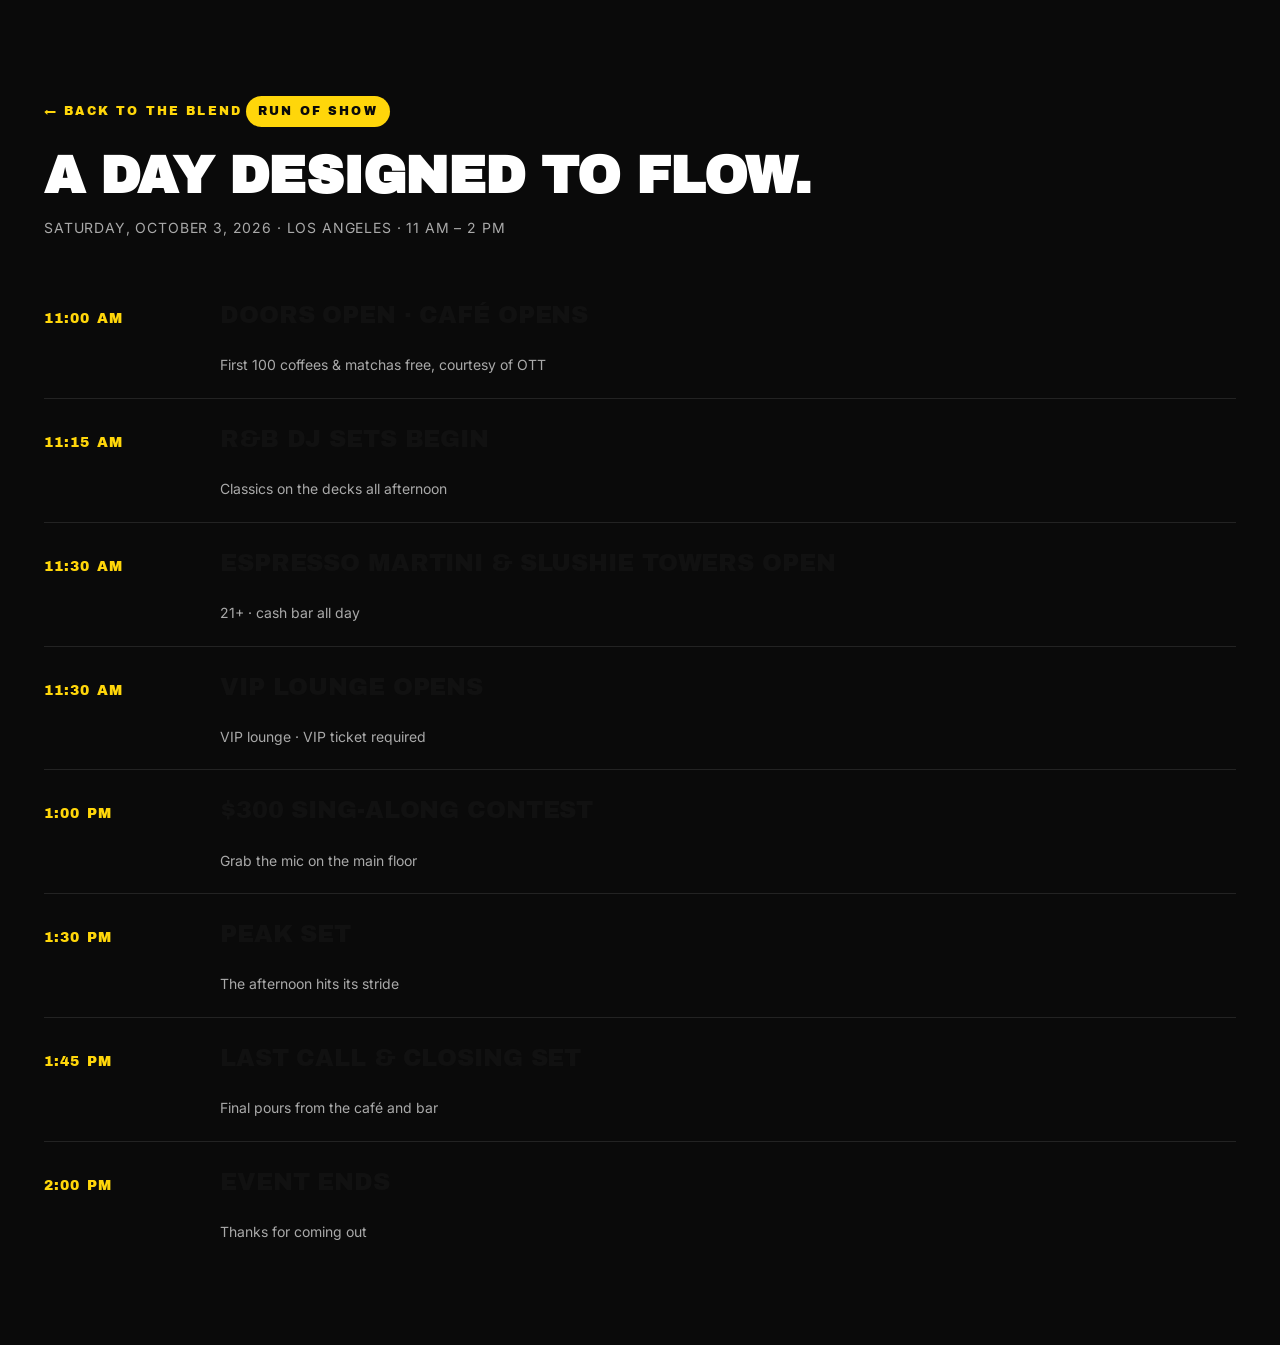
==== run-of-show.html @ 156cc31a "Initial deploy: The Blend LA (Coffee & R&B Day Party) pre-registration landing page" ====
<!doctype html>
<html lang="en">
<head>
<meta charset="utf-8" />
<meta name="viewport" content="width=device-width, initial-scale=1, viewport-fit=cover" />
<meta name="theme-color" content="#0A0A0A" />
<title>The Blend · Run of Show</title>
<meta name="description" content="The Blend: Coffee & R&B Day Party run of show. Saturday, October 3, 2026, Los Angeles." />
<meta name="robots" content="noindex" />
<link rel="preconnect" href="https://fonts.googleapis.com" />
<link rel="preconnect" href="https://fonts.gstatic.com" crossorigin />
<link href="https://fonts.googleapis.com/css2?family=Archivo+Black&family=Inter:wght@400;500;600;700;800;900&display=swap" rel="stylesheet" />
<link rel="stylesheet" href="styles.css" />
<style>
  body { background: var(--black); }
  .ros-page { padding: 96px 0 80px; }
  .ros-back {
    display: inline-flex; align-items: center; gap: 8px;
    font-family: var(--display); font-size: 12px; letter-spacing: 0.18em;
    text-transform: uppercase; color: var(--yellow); text-decoration: none;
    margin-bottom: 28px;
  }
  .ros-back:hover { opacity: 0.8; }
  .ros-page .h2 { color: var(--white); margin-bottom: 14px; }
  .ros-meta {
    color: rgba(255,255,255,.65); font-size: 14px; margin: 0 0 36px;
    letter-spacing: 0.06em; text-transform: uppercase;
  }
</style>
</head>
<body>

<section class="ros-page">
  <div class="container">
    <a href="index.html" class="ros-back">← Back to The Blend</a>
    <span class="kicker kicker--yellow">Run of show</span>
    <h2 class="h2 h2--light">A day designed to flow.</h2>
    <p class="ros-meta">Saturday, October 3, 2026 · Los Angeles · 11 AM &ndash; 2 PM</p>

    <ol class="schedule">
      <li><span class="schedule__time">11:00 AM</span><span class="schedule__title">Doors open · Café opens</span><span class="schedule__sub">First 100 coffees & matchas free, courtesy of OTT</span></li>
      <li><span class="schedule__time">11:15 AM</span><span class="schedule__title">R&amp;B DJ sets begin</span><span class="schedule__sub">Classics on the decks all afternoon</span></li>
      <li><span class="schedule__time">11:30 AM</span><span class="schedule__title">Espresso martini & slushie towers open</span><span class="schedule__sub">21+ · cash bar all day</span></li>
      <li><span class="schedule__time">11:30 AM</span><span class="schedule__title">VIP Lounge opens</span><span class="schedule__sub">VIP lounge · VIP ticket required</span></li>
      <li><span class="schedule__time">1:00 PM</span><span class="schedule__title">$300 Sing-Along Contest</span><span class="schedule__sub">Grab the mic on the main floor</span></li>
      <li><span class="schedule__time">1:30 PM</span><span class="schedule__title">Peak set</span><span class="schedule__sub">The afternoon hits its stride</span></li>
      <li><span class="schedule__time">1:45 PM</span><span class="schedule__title">Last call & closing set</span><span class="schedule__sub">Final pours from the café and bar</span></li>
      <li><span class="schedule__time">2:00 PM</span><span class="schedule__title">Event ends</span><span class="schedule__sub">Thanks for coming out</span></li>
    </ol>
  </div>
</section>

</body>
</html>
---- styles.css ----
/* ============ TOKENS ============ */
:root {
  --yellow: #FFD60A;
  --yellow-deep: #F5C400;
  --black: #0A0A0A;
  --ink: #111111;
  --ink-2: #1a1a1a;
  --gray-100: #F5F4EE;
  --gray-200: #E8E6DD;
  --gray-500: #6B6B66;
  --white: #FFFFFF;

  --radius: 18px;
  --radius-lg: 28px;

  --container: 1240px;
  --container-narrow: 820px;

  --shadow-sm: 0 4px 14px rgba(0,0,0,.08);
  --shadow-md: 0 14px 40px rgba(0,0,0,.18);

  --display: "Archivo Black", "Inter", system-ui, -apple-system, "Segoe UI", sans-serif;
  --body: "Inter", system-ui, -apple-system, "Segoe UI", sans-serif;
}

* { box-sizing: border-box; }
html, body { margin: 0; padding: 0; }
html { scroll-behavior: smooth; -webkit-text-size-adjust: 100%; }

body {
  font-family: var(--body);
  color: var(--ink);
  background: var(--white);
  line-height: 1.55;
  -webkit-font-smoothing: antialiased;
  text-rendering: optimizeLegibility;
}

img { display: block; max-width: 100%; }
a { color: inherit; }
button { font: inherit; }

/* ============ LAYOUT HELPERS ============ */
.container {
  max-width: var(--container);
  margin: 0 auto;
  padding: 0 24px;
}
.container--narrow { max-width: var(--container-narrow); }
.text-center { text-align: center; }

.kicker {
  display: inline-block;
  font-family: var(--display);
  font-size: 12px;
  letter-spacing: 0.18em;
  text-transform: uppercase;
  color: var(--ink);
  background: var(--yellow);
  padding: 6px 12px;
  border-radius: 999px;
  margin-bottom: 22px;
}
.kicker--yellow { background: var(--yellow); color: var(--black); }

.h2 {
  font-family: var(--display);
  font-weight: 900;
  font-size: clamp(28px, 4.5vw, 52px);
  line-height: 1.05;
  letter-spacing: -0.01em;
  margin: 0 0 28px;
  text-transform: uppercase;
}
.h2--light { color: var(--white); }

.lede {
  font-size: clamp(16px, 1.6vw, 19px);
  color: var(--ink-2);
  max-width: 640px;
  margin: 0 auto 32px;
}

/* ============ NAV ============ */
.nav {
  position: sticky;
  top: 0;
  z-index: 50;
  display: flex;
  align-items: center;
  gap: 24px;
  padding: 14px 24px;
  background: rgba(10,10,10,.85);
  backdrop-filter: blur(14px);
  -webkit-backdrop-filter: blur(14px);
  color: var(--white);
  border-bottom: 1px solid rgba(255,255,255,.08);
}
.nav__brand {
  display: flex;
  align-items: center;
  gap: 12px;
  text-decoration: none;
  font-family: var(--display);
  letter-spacing: 0.04em;
}
.brand-mark {
  display: block;
  height: 32px;
  width: auto;
}
.brand-mark--lg { height: 60px; }
.brand-divider {
  width: 1px; height: 18px;
  background: rgba(255,255,255,.25);
}
.brand-event {
  font-size: 13px;
  letter-spacing: 0.18em;
  text-transform: uppercase;
}
.nav__links {
  display: none;
  gap: 22px;
  margin-left: auto;
}
.nav__links a {
  font-size: 14px;
  font-weight: 600;
  color: rgba(255,255,255,.8);
  text-decoration: none;
}
.nav__links a:hover { color: var(--yellow); }
.nav .btn { margin-left: auto; }
@media (min-width: 880px) {
  .nav__links { display: flex; }
  .nav .btn { margin-left: 0; }
}
/* Mobile: drop sticky + z-index so the parent Webflow hamburger dropdown
   can render over our nav without a stacking-context fight. */
@media (max-width: 879px) {
  .nav { position: static; z-index: auto; }
}

/* ============ BUTTONS ============ */
.btn {
  display: inline-flex;
  align-items: center;
  justify-content: center;
  gap: 6px;
  font-family: var(--display);
  font-size: 13px;
  letter-spacing: 0.08em;
  text-transform: uppercase;
  text-decoration: none;
  padding: 12px 18px;
  border-radius: 999px;
  border: 2px solid transparent;
  cursor: pointer;
  transition: transform .15s ease, background .15s ease, color .15s ease, border-color .15s ease;
  white-space: nowrap;
}
.btn:hover { transform: translateY(-1px); }
.btn--small { padding: 9px 14px; font-size: 12px; }
.btn--lg { padding: 16px 26px; font-size: 14px; }
.btn--yellow { background: var(--yellow); color: var(--black); }
.btn--yellow:hover { background: var(--yellow-deep); }
.btn--black { background: var(--black); color: var(--white); }
.btn--black:hover { background: var(--ink-2); }
.btn--ghost { background: transparent; color: var(--white); border-color: rgba(255,255,255,.6); }
.btn--ghost:hover { background: rgba(255,255,255,.1); }
.btn--ghost-dark { background: transparent; color: var(--black); border-color: var(--black); }
.btn--ghost-dark:hover { background: rgba(0,0,0,.06); }

/* ============ HERO ============ */
.hero {
  position: relative;
  min-height: 90vh;
  display: flex;
  align-items: flex-end;
  overflow: hidden;
  color: var(--white);
}
.hero__bg {
  position: absolute;
  inset: 0;
  width: 100%;
  height: 100%;
  object-fit: cover;
  z-index: 0;
}
.hero__overlay {
  position: absolute;
  inset: 0;
  z-index: 1;
  background:
    radial-gradient(ellipse at 80% 20%, rgba(255,214,10,.18), transparent 55%),
    linear-gradient(180deg, rgba(0,0,0,.2) 0%, rgba(0,0,0,.55) 55%, rgba(0,0,0,.85) 100%);
}
.hero__content {
  position: relative;
  z-index: 2;
  width: 100%;
  max-width: var(--container);
  margin: 0 auto;
  padding: 120px 24px 80px;
}
.hero__eyebrow {
  display: inline-flex;
  align-items: center;
  gap: 10px;
  font-family: var(--body);
  font-weight: 600;
  font-size: 13px;
  letter-spacing: 0.14em;
  text-transform: uppercase;
  background: rgba(255,255,255,.08);
  border: 1px solid rgba(255,255,255,.18);
  padding: 9px 14px;
  border-radius: 999px;
  backdrop-filter: blur(8px);
  margin-bottom: 24px;
}
.hero__eyebrow .dot {
  width: 8px; height: 8px; border-radius: 50%; background: var(--yellow);
  box-shadow: 0 0 0 4px rgba(255,214,10,.25);
}
.hero__title {
  font-family: var(--display);
  font-weight: 900;
  text-transform: uppercase;
  font-size: clamp(56px, 12vw, 180px);
  line-height: 0.88;
  letter-spacing: -0.02em;
  margin: 0 0 28px;
}
.hero__title .line { display: block; }
.hero__title .line--yellow { color: var(--yellow); }
.hero__title .line--small {
  font-size: clamp(16px, 1.6vw, 22px);
  letter-spacing: 0.34em;
  font-weight: 900;
  margin-top: 14px;
  color: rgba(255,255,255,.85);
}
.hero__sub {
  max-width: 620px;
  font-size: clamp(15px, 1.5vw, 18px);
  color: rgba(255,255,255,.85);
  margin: 0 0 32px;
}
.hero__ctas {
  display: flex;
  flex-wrap: wrap;
  gap: 12px;
  margin-bottom: 48px;
}
.hero__ctas .btn--lg,
.hero__ctas .rsvp-trigger { min-width: 260px; }
.hero__ctas .rsvp-trigger .btn--lg { width: 100%; min-width: 0; }
.hero__partners {
  border-top: 1px solid rgba(255,255,255,.15);
  padding-top: 22px;
}
.hero__partners-label {
  font-family: var(--display);
  font-size: 11px;
  letter-spacing: 0.24em;
  text-transform: uppercase;
  color: rgba(255,255,255,.6);
  display: block;
  margin-bottom: 12px;
}
.hero__partners-label--social { margin-top: 28px; }
.logo-marquee {
  width: 100%;
  max-width: 980px;
  overflow: hidden;
  -webkit-mask-image: linear-gradient(to right, transparent, #000 6%, #000 94%, transparent);
  mask-image: linear-gradient(to right, transparent, #000 6%, #000 94%, transparent);
}
.logo-row {
  display: flex;
  align-items: center;
  width: max-content;
  animation: logo-scroll 36s linear infinite;
}
.logo-row:hover { animation-play-state: paused; }
.logo-row--alt { animation-duration: 30s; }
@keyframes logo-scroll {
  from { transform: translateX(0); }
  to { transform: translateX(-33.333%); }
}
.logo-row img {
  height: 38px;
  width: auto;
  max-width: 130px;
  margin-right: 48px;
  flex: 0 0 auto;
  object-fit: contain;
  object-position: center;
  filter: brightness(0) invert(1);
  opacity: 0.9;
}
@media (max-width: 480px) {
  .logo-row img { height: 32px; max-width: 110px; margin-right: 32px; }
}
@media (prefers-reduced-motion: reduce) {
  .logo-row,
  .partner-track { animation: none; }
}
.hero__scroll {
  position: absolute;
  z-index: 2;
  bottom: 22px;
  right: 24px;
  font-family: var(--display);
  font-size: 11px;
  letter-spacing: 0.24em;
  color: rgba(255,255,255,.7);
  text-transform: uppercase;
}

/* ============ BANDS ============ */
.band {
  padding: 96px 0;
  background: var(--white);
}
.band--yellow { background: var(--yellow); }
.band--cream { background: var(--gray-100); }
.band--dark { background: var(--black); color: var(--white); }
.band--dark .h2 { color: var(--white); }

@media (max-width: 720px) {
  .band { padding: 72px 0; }
}

/* ============ VISION ============ */
.vision__grid {
  display: grid;
  gap: 48px;
}
.vision__copy p { font-size: clamp(15px, 1.4vw, 17px); margin: 0 0 14px; color: var(--ink-2); }
.vision__copy strong { background: rgba(0,0,0,.08); padding: 1px 6px; border-radius: 4px; }
.vision__stats {
  display: grid;
  grid-template-columns: repeat(2, 1fr);
  gap: 12px;
}
.stat {
  background: var(--black);
  color: var(--white);
  padding: 22px 20px;
  border-radius: var(--radius);
}
.stat__num {
  font-family: var(--display);
  font-size: clamp(32px, 4vw, 48px);
  line-height: 1;
  color: var(--yellow);
  margin-bottom: 6px;
}
.stat__label {
  font-size: 13px;
  letter-spacing: 0.06em;
  text-transform: uppercase;
  color: rgba(255,255,255,.7);
}
@media (min-width: 900px) {
  .vision__grid { grid-template-columns: 1.3fr 1fr; align-items: start; gap: 72px; }
  .vision__stats { grid-template-columns: repeat(2, 1fr); }
}

/* ============ SCHEDULE ============ */
.ros-phase-label {
  display: inline-block;
  font-family: var(--display);
  font-size: 11px;
  letter-spacing: 0.18em;
  text-transform: uppercase;
  color: var(--black);
  background: var(--yellow);
  padding: 7px 14px;
  border-radius: 999px;
  margin: 28px 0 6px;
}
.ros-phase-label:first-of-type { margin-top: 8px; }

/* ============ OPERATIONAL ASKS ============ */
.ops-simple {
  list-style: none;
  margin: 0;
  padding: 0;
  max-width: 820px;
}
.ops-simple li {
  display: flex;
  align-items: flex-start;
  gap: 18px;
  padding: 22px 0;
  border-top: 1px solid var(--gray-200);
}
.ops-simple li:first-child { border-top: none; padding-top: 4px; }
.ops-simple h4 {
  font-family: var(--display);
  font-size: clamp(18px, 2vw, 22px);
  text-transform: uppercase;
  letter-spacing: -0.005em;
  margin: 0 0 6px;
  color: var(--ink);
}
.ops-simple p {
  margin: 0;
  font-size: 15px;
  line-height: 1.5;
  color: var(--gray-500);
}
.ops-status {
  display: inline-block;
  flex-shrink: 0;
  width: 12px;
  height: 12px;
  border-radius: 50%;
  margin-top: 10px;
  background: var(--gray-500);
  box-shadow: 0 0 0 3px rgba(0,0,0,.04);
}
.ops-status.is-confirmed { background: #34C759; }
.ops-status.is-pending { background: var(--yellow); }
.ops-status.is-open { background: #FF453A; }

/* ============ VENUE / SITE MAP ============ */
.venue-map {
  margin: 0;
  border-radius: var(--radius-lg);
  overflow: hidden;
  background: var(--white);
  border: 1px solid var(--gray-200);
  box-shadow: var(--shadow-md);
}
.venue-map img {
  width: 100%;
  height: auto;
  display: block;
}
.venue-map figcaption {
  font-family: var(--body);
  font-size: 13px;
  color: var(--gray-500);
  text-align: center;
  padding: 14px 16px;
  background: var(--white);
  letter-spacing: 0.04em;
}
.venue-cta {
  text-align: center;
  margin-top: 28px;
}

.schedule {
  list-style: none;
  margin: 0;
  padding: 0;
  display: grid;
  gap: 0;
}
.schedule li {
  display: grid;
  grid-template-columns: 110px 1fr;
  align-items: baseline;
  padding: 22px 0;
  border-bottom: 1px solid rgba(255,255,255,.1);
  gap: 16px;
}
.schedule li:last-child { border-bottom: none; }
.schedule__time {
  font-family: var(--display);
  font-size: 14px;
  letter-spacing: 0.08em;
  color: var(--yellow);
  text-transform: uppercase;
}
.schedule__title {
  font-family: var(--display);
  font-size: clamp(18px, 2vw, 24px);
  text-transform: uppercase;
  letter-spacing: -0.005em;
  display: block;
}
.schedule__sub {
  display: block;
  font-size: 14px;
  color: rgba(255,255,255,.65);
  margin-top: 4px;
  grid-column: 2;
}
@media (min-width: 720px) {
  .schedule li { grid-template-columns: 160px 1fr; }
}

/* ============ PROGRAMMING GRID ============ */
.prog-grid {
  display: grid;
  gap: 18px;
  grid-template-columns: 1fr;
}
.card {
  position: relative;
  border-radius: var(--radius-lg);
  overflow: hidden;
  background: var(--gray-100);
  border: 1px solid var(--gray-200);
  transition: transform .25s ease, box-shadow .25s ease;
  cursor: pointer;
}
.card:hover { transform: translateY(-3px); box-shadow: var(--shadow-md); }
.card__img {
  width: 100%;
  aspect-ratio: 1 / 1;
  object-fit: cover;
  display: block;
}
/* Portrait shots: anchor crop to top so the subject's face is visible */
.card__img[src*="dj-sets"],
.card__img[src*="singalong"] { object-position: center top; }
.card__body {
  position: relative;
  padding: 22px 22px 24px;
}
.card__partner {
  font-family: var(--display);
  font-size: 10px;
  letter-spacing: 0.06em;
  text-transform: uppercase;
  color: var(--ink);
  background: var(--yellow);
  display: inline-block;
  padding: 5px 10px;
  border-radius: 999px;
  margin-bottom: 12px;
}
.card__title {
  font-family: var(--display);
  font-size: clamp(20px, 2.4vw, 26px);
  line-height: 1.05;
  margin: 0 0 6px;
  text-transform: uppercase;
}
.card__sub {
  font-size: 14px;
  color: var(--gray-500);
  margin: 0;
}
.card__expand {
  max-height: 0;
  overflow: hidden;
  transition: max-height .35s ease, margin .35s ease;
}
.card__expand p {
  margin: 16px 0 0;
  font-size: 15px;
  color: var(--ink-2);
}
.card.is-open .card__expand { max-height: 320px; }
.card__toggle {
  position: absolute;
  right: 18px;
  bottom: 18px;
  width: 38px; height: 38px;
  border-radius: 50%;
  background: var(--black);
  color: var(--yellow);
  border: none;
  font-size: 22px;
  font-weight: 700;
  line-height: 1;
  display: inline-flex;
  align-items: center;
  justify-content: center;
  cursor: pointer;
  transition: transform .25s ease, background .25s ease;
}
.card.is-open .card__toggle { transform: rotate(45deg); background: var(--yellow); color: var(--black); }
.card--feature {
  background: var(--black);
  color: var(--white);
  border-color: var(--black);
}
.card--feature .card__title { color: var(--white); }
.card--feature .card__sub { color: rgba(255,255,255,.7); }
.card--feature .card__expand p { color: rgba(255,255,255,.85); }
.card--feature .card__toggle { background: var(--yellow); color: var(--black); }

@media (min-width: 700px) {
  .prog-grid { grid-template-columns: 1fr 1fr; }
}
@media (min-width: 1080px) {
  .prog-grid { grid-template-columns: repeat(3, 1fr); }
}
/* Mobile: swipeable horizontal carousel instead of a long vertical stack */
@media (max-width: 699px) {
  .prog-grid {
    display: flex;
    overflow-x: auto;
    scroll-snap-type: x mandatory;
    gap: 14px;
    padding-bottom: 14px;
    -webkit-overflow-scrolling: touch;
    scrollbar-width: none;
  }
  .prog-grid::-webkit-scrollbar { display: none; }
  .prog-grid > .card {
    flex: 0 0 86%;
    scroll-snap-align: start;
    align-self: flex-start;
  }
}

/* ============ RAIL (contained scroll carousel with arrows) ============ */
.rail {
  position: relative;
  margin-top: 12px;
}
.rail__viewport {
  overflow-x: auto;
  overflow-y: hidden;
  scroll-snap-type: x mandatory;
  scroll-behavior: smooth;
  scrollbar-width: none;
  -webkit-overflow-scrolling: touch;
  -webkit-mask-image: linear-gradient(to right, transparent, #000 2.5%, #000 97.5%, transparent);
  mask-image: linear-gradient(to right, transparent, #000 2.5%, #000 97.5%, transparent);
  padding: 8px 0 16px;
}
.rail__viewport::-webkit-scrollbar { display: none; }
.rail__track {
  display: flex;
  gap: 16px;
  width: max-content;
}
.rail__track > .card--rail {
  flex: 0 0 320px;
  scroll-snap-align: start;
  align-self: flex-start;
}
@media (max-width: 720px) {
  .rail__track > .card--rail { flex: 0 0 260px; }
}

.rail__nav {
  position: absolute;
  top: 50%;
  transform: translateY(-50%);
  width: 46px;
  height: 46px;
  border-radius: 50%;
  background: var(--black);
  color: var(--yellow);
  border: none;
  cursor: pointer;
  font-size: 22px;
  font-weight: 700;
  line-height: 1;
  z-index: 5;
  display: flex;
  align-items: center;
  justify-content: center;
  box-shadow: 0 8px 22px rgba(0,0,0,.25);
  transition: transform .15s ease, background .15s ease, opacity .2s ease;
  padding: 0;
}
.rail__nav:hover { transform: translateY(-50%) scale(1.08); background: var(--ink-2); }
.rail__nav--prev { left: -22px; }
.rail__nav--next { right: -22px; }
.band--dark .rail__nav { background: var(--yellow); color: var(--black); }
.band--dark .rail__nav:hover { background: var(--yellow-deep); }
@media (max-width: 880px) {
  .rail__nav--prev { left: -10px; }
  .rail__nav--next { right: -10px; }
}
@media (max-width: 720px) {
  .rail__nav { display: none; }
}

/* ============ CARD MARQUEE (legacy, kept for reference) ============ */
.card-marquee {
  overflow: hidden;
  position: relative;
  margin: 32px 0 0;
  padding: 8px 0 16px;
  -webkit-mask-image: linear-gradient(to right, transparent, #000 4%, #000 96%, transparent);
  mask-image: linear-gradient(to right, transparent, #000 4%, #000 96%, transparent);
}
.card-track {
  display: flex;
  gap: 16px;
  width: max-content;
  padding: 0 24px;
  animation: card-scroll 80s linear infinite;
  will-change: transform;
}
.card-track--alt { animation-duration: 70s; }
.card-track:hover { animation-play-state: paused; }
.card-track.is-paused { animation-play-state: paused; }
@keyframes card-scroll {
  from { transform: translateX(0); }
  to { transform: translateX(-50%); }
}
@media (prefers-reduced-motion: reduce) {
  .card-track { animation: none; }
}
.card-track > .card--rail {
  flex: 0 0 320px;
  align-self: flex-start;
}
@media (max-width: 720px) {
  .card-track > .card--rail { flex: 0 0 280px; }
}

/* Dark band card variant (VIP section) */
.card--dark {
  background: var(--ink-2);
  border-color: rgba(255,255,255,.08);
  color: var(--white);
}
.card--dark .card__title { color: var(--white); }
.card--dark .card__sub { color: rgba(255,255,255,.7); }
.card--dark .card__attr { color: rgba(255,255,255,.55); }
.card--dark .card__expand p { color: rgba(255,255,255,.85); }
.card--dark .card__toggle { background: var(--yellow); color: var(--black); }

/* DJ card variant: portrait crop, no toggle */
.card--dj .card__img { object-position: center top; }
.card--dj .card__toggle { display: none; }

/* Touch devices: swap the auto-marquee for a native swipeable rail */
@media (hover: none) and (pointer: coarse) {
  .card-marquee {
    overflow-x: auto;
    overflow-y: hidden;
    scroll-snap-type: x mandatory;
    -webkit-overflow-scrolling: touch;
    scrollbar-width: none;
    -webkit-mask-image: none;
    mask-image: none;
  }
  .card-marquee::-webkit-scrollbar { display: none; }
  .card-track { animation: none; }
  .card-track > .card--rail { scroll-snap-align: start; }
  .card-track > [aria-hidden="true"] { display: none; }
}

/* ============ ACCESS BADGES (free vs paid) ============ */
.access-key {
  display: flex;
  flex-wrap: wrap;
  gap: 8px;
  margin: 0 0 28px;
}
.access {
  font-family: var(--display);
  font-size: 10px;
  letter-spacing: 0.08em;
  text-transform: uppercase;
  padding: 6px 11px;
  border-radius: 999px;
  display: inline-flex;
  align-items: center;
}
.access--free { background: #1F8A3A; color: #fff; }
.access--cash { background: var(--yellow); color: var(--black); }
.access--vip  { background: var(--black); color: var(--yellow); }

.card__access-row {
  display: flex;
  flex-wrap: wrap;
  align-items: center;
  gap: 8px;
  margin-bottom: 12px;
}
.card__access {
  font-family: var(--display);
  font-size: 10px;
  letter-spacing: 0.06em;
  text-transform: uppercase;
  padding: 5px 10px;
  border-radius: 999px;
  display: inline-block;
}
.card__access--free { background: #1F8A3A; color: #fff; }
.card__access--cash { background: var(--yellow); color: var(--black); }
.card__access--vip  { background: var(--black); color: var(--yellow); }
.card__attr {
  font-size: 11px;
  letter-spacing: 0.08em;
  text-transform: uppercase;
  color: var(--gray-500);
}

/* ============ DJ LINEUP ============ */
.dj-grid {
  display: grid;
  gap: 14px;
  grid-template-columns: 1fr;
  margin-top: 16px;
}
.dj {
  position: relative;
  border-radius: var(--radius-lg);
  overflow: hidden;
  aspect-ratio: 3 / 4;
  background: var(--ink-2);
  isolation: isolate;
}
.dj__img {
  width: 100%;
  height: 100%;
  object-fit: cover;
  display: block;
  transition: transform .4s ease;
}
.dj:hover .dj__img { transform: scale(1.04); }
.dj__overlay {
  position: absolute;
  inset: 0;
  display: flex;
  flex-direction: column;
  justify-content: flex-end;
  padding: 20px;
  color: var(--white);
  background: linear-gradient(180deg, transparent 45%, rgba(0,0,0,.85) 100%);
}
.dj__name {
  font-family: var(--display);
  font-size: clamp(20px, 2vw, 26px);
  text-transform: uppercase;
  letter-spacing: -0.005em;
  margin: 0;
  line-height: 1.05;
}
.dj__role {
  font-size: 12px;
  color: rgba(255,255,255,.75);
  letter-spacing: 0.1em;
  text-transform: uppercase;
  margin: 6px 0 0;
}
@media (min-width: 600px) {
  .dj-grid { grid-template-columns: repeat(2, 1fr); }
}
@media (min-width: 900px) {
  .dj-grid { grid-template-columns: repeat(5, 1fr); gap: 16px; }
}

/* ============ PARTNERS ============ */
.presenting {
  display: grid;
  gap: 24px;
  grid-template-columns: 1fr;
  align-items: center;
  background: var(--white);
  border: 1px solid var(--gray-200);
  border-radius: var(--radius-lg);
  padding: 28px;
  margin: 16px 0 12px;
}
.presenting__logo {
  display: flex;
  align-items: center;
  justify-content: center;
  background: var(--white);
  padding: 16px;
  border-radius: var(--radius);
  border: 1px solid var(--gray-200);
}
.presenting__logo img {
  display: block;
  width: 100%;
  max-width: 240px;
  height: auto;
  object-fit: contain;
}
.presenting__label {
  display: inline-block;
  font-family: var(--display);
  font-size: 11px;
  letter-spacing: 0.22em;
  text-transform: uppercase;
  color: var(--black);
  background: var(--yellow);
  padding: 6px 12px;
  border-radius: 999px;
  margin-bottom: 12px;
}
.presenting__copy p {
  margin: 0;
  font-size: clamp(15px, 1.4vw, 17px);
  color: var(--ink-2);
  line-height: 1.5;
}
@media (min-width: 720px) {
  .presenting { grid-template-columns: 280px 1fr; gap: 36px; padding: 32px 36px; }
}
.presenting--logo-only {
  grid-template-columns: 1fr !important;
  justify-items: center;
  padding: 28px;
}
.presenting--logo-only .presenting__logo {
  max-width: 360px;
  width: 100%;
}

.vendor-grid {
  display: grid;
  gap: 14px;
  grid-template-columns: 1fr;
  margin: 14px 0 0;
}
.vendor {
  background: var(--white);
  border: 1px solid var(--gray-200);
  border-radius: var(--radius-lg);
  overflow: hidden;
  transition: transform .2s ease, border-color .2s ease;
}
.vendor:hover { transform: translateY(-2px); border-color: var(--black); }
.vendor__img {
  width: 100%;
  aspect-ratio: 4 / 3;
  object-fit: cover;
  display: block;
}
.vendor__img--text {
  display: flex;
  align-items: center;
  justify-content: center;
  background: var(--black);
  color: var(--yellow);
  font-family: var(--display);
  font-size: clamp(22px, 3vw, 32px);
  letter-spacing: 0.04em;
  text-transform: uppercase;
  text-align: center;
  padding: 24px;
}
.vendor__body { padding: 18px 22px 22px; }
.vendor__name {
  font-family: var(--display);
  font-size: clamp(18px, 2vw, 22px);
  text-transform: uppercase;
  letter-spacing: 0.01em;
  margin: 0 0 6px;
}
.vendor__role {
  margin: 0;
  font-size: 14px;
  color: var(--gray-500);
  line-height: 1.45;
}
@media (min-width: 720px) {
  .vendor-grid { grid-template-columns: repeat(3, 1fr); }
}

/* ============ PARTNERS (legacy marquee) ============ */
.partners-subhead {
  font-family: var(--display);
  font-size: 13px;
  letter-spacing: 0.22em;
  text-transform: uppercase;
  color: var(--ink-2);
  margin: 40px 0 14px;
}
.partners-subhead:first-of-type { margin-top: 24px; }
.partner-marquee {
  overflow: hidden;
  margin-top: 12px;
  -webkit-mask-image: linear-gradient(to right, transparent, #000 4%, #000 96%, transparent);
  mask-image: linear-gradient(to right, transparent, #000 4%, #000 96%, transparent);
}
.partner-track {
  display: flex;
  width: max-content;
  animation: logo-scroll 55s linear infinite;
}
.partner-track:hover { animation-play-state: paused; }
.partner-track--alt { animation-duration: 46s; }
.partner {
  flex: 0 0 196px;
  margin-right: 12px;
  background: var(--white);
  border: 1px solid var(--gray-200);
  border-radius: var(--radius);
  padding: 24px 20px;
  min-height: 150px;
  display: flex;
  flex-direction: column;
  justify-content: space-between;
  align-items: stretch;
  text-align: left;
  transition: transform .2s ease, border-color .2s ease;
}
.partner:hover { transform: translateY(-2px); border-color: var(--black); }
.partner__logo {
  font-family: var(--display);
  font-size: clamp(18px, 2.6vw, 28px);
  letter-spacing: 0.04em;
}
.partner__img {
  display: block;
  height: 44px;
  width: 100%;
  max-width: 160px;
  object-fit: contain;
  object-position: left center;
  filter: brightness(0);
  opacity: 0.9;
}
/* The Hennessy logo ships as a black mark on a solid white background, so the
   default brightness(0) filter would render it as a solid black box. The
   partner card background is already white, so dropping the filter lets the
   logo sit seamlessly. */
.partner__img[src*="hennessy"] { filter: none; opacity: 1; height: 56px; }
.partner__role {
  font-size: 13px;
  color: var(--gray-500);
  margin-top: 16px;
  line-height: 1.45;
}
.partner--tba {
  background: var(--black);
  color: var(--white);
  border-color: var(--black);
}
.partner--tba .partner__role { color: rgba(255,255,255,.6); }

.partners-cta {
  margin: 32px 0 0;
  font-size: 15px;
  color: var(--ink-2);
}
.partners-cta a { font-weight: 600; text-decoration: underline; }

@media (max-width: 480px) {
  .partner { flex-basis: 172px; }
}

/* ============ AUDIENCE ============ */
.audience-grid {
  display: grid;
  grid-template-columns: repeat(2, 1fr);
  gap: 12px;
  margin: 12px 0 36px;
}
.aud {
  border: 1px solid rgba(255,255,255,.12);
  border-radius: var(--radius);
  padding: 24px 20px;
}
.aud__num {
  font-family: var(--display);
  font-size: clamp(28px, 3.6vw, 42px);
  color: var(--yellow);
  line-height: 1;
  margin-bottom: 8px;
}
.aud__label { font-size: 14px; color: rgba(255,255,255,.75); }

.audience-reach {
  display: grid;
  grid-template-columns: repeat(2, 1fr);
  gap: 12px;
  margin-top: 12px;
  background: var(--ink);
  border-radius: var(--radius);
  padding: 22px;
}
.reach__num {
  font-family: var(--display);
  font-size: clamp(22px, 2.6vw, 32px);
  color: var(--white);
  line-height: 1;
}
.reach__label {
  font-size: 12px;
  letter-spacing: 0.08em;
  text-transform: uppercase;
  color: rgba(255,255,255,.6);
  margin-top: 6px;
}

@media (min-width: 720px) {
  .audience-grid { grid-template-columns: repeat(3, 1fr); }
  .audience-reach { grid-template-columns: repeat(4, 1fr); }
}

/* ============ GALLERY ============ */
.gallery {
  display: grid;
  grid-template-columns: repeat(2, 1fr);
  gap: 4px;
  margin-top: 32px;
}
.gallery img {
  width: 100%;
  aspect-ratio: 1 / 1;
  object-fit: cover;
}
@media (min-width: 720px) {
  .gallery { grid-template-columns: repeat(3, 1fr); }
}
@media (min-width: 1080px) {
  .gallery { grid-template-columns: repeat(4, 1fr); }
}

/* ============ REGISTER ============ */
.cta-row {
  display: flex;
  flex-wrap: wrap;
  gap: 12px;
  justify-content: center;
}

/* ============ FOOTER ============ */
.footer {
  background: var(--black);
  color: rgba(255,255,255,.78);
  padding: 72px 0 32px;
}
.footer a { color: var(--yellow); text-decoration: none; }
.footer a:hover { text-decoration: underline; }
.footer__grid {
  display: grid;
  grid-template-columns: 1fr;
  gap: 40px;
}
.footer__brand p {
  margin: 16px 0 0;
  max-width: 420px;
  font-size: 14px;
  color: rgba(255,255,255,.65);
}
.footer__col h4 {
  font-family: var(--display);
  font-size: 12px;
  letter-spacing: 0.18em;
  text-transform: uppercase;
  color: var(--yellow);
  margin: 0 0 12px;
}
.footer__col p { margin: 0; font-size: 14px; line-height: 1.7; }
.footer__legal {
  border-top: 1px solid rgba(255,255,255,.1);
  margin-top: 48px;
  padding-top: 24px;
  font-size: 12px;
  text-align: center;
  color: rgba(255,255,255,.45);
  padding-left: 24px;
  padding-right: 24px;
}
@media (min-width: 720px) {
  .footer__grid { grid-template-columns: 2fr 1fr 1fr 1fr; }
}

/* ============ RSVP FRAME (Sweatpals waitlist iframe button) ============ */
/* The iframe renders the Sweatpals button; clicks open the waitlist popup
   provided by the script tag loaded at the bottom of the body. */
.rsvp-frame {
  display: inline-block;
  vertical-align: middle;
  border: 0;
  width: 100%;
}
.rsvp-frame--sm {
  max-width: 160px;
  height: 44px;
}
.rsvp-frame--lg {
  max-width: 280px;
  height: 56px;
}
@media (max-width: 480px) {
  .rsvp-frame--lg { max-width: 100%; }
}

/* ============ SWEATPALS EMBED (legacy, unused) ============ */
/* Sweatpals injects its own button at the script tag location. Wrapper sets
   minimum sizing so the layout reserves space and the injected button matches
   our scale. The Sweatpals modal handles the waitlist signup popup. */
.sweatpals-embed {
  display: inline-block;
  vertical-align: middle;
}
.sweatpals-embed--sm { min-width: 130px; }
.sweatpals-embed--lg { min-width: 220px; }
.sweatpals-embed button,
.sweatpals-embed > button {
  font-family: var(--display) !important;
  text-transform: uppercase !important;
  letter-spacing: 0.08em !important;
  border-radius: 999px !important;
}

/* ============ RSVP MODAL (Sweatpals waitlist iframe) ============ */
.rsvp-modal {
  position: fixed;
  inset: 0;
  z-index: 1000;
  display: none;
  align-items: center;
  justify-content: center;
  padding: 24px;
}
.rsvp-modal.is-open { display: flex; }
.rsvp-modal__backdrop {
  position: absolute;
  inset: 0;
  background: rgba(0,0,0,.78);
  border: 0;
  padding: 0;
  cursor: pointer;
  -webkit-backdrop-filter: blur(4px);
  backdrop-filter: blur(4px);
}
.rsvp-modal__dialog {
  position: relative;
  z-index: 1;
  width: min(96vw, 560px);
  height: min(94vh, 780px);
  background: var(--black);
  border-radius: 22px;
  overflow: hidden;
  box-shadow: 0 30px 80px rgba(0,0,0,.5);
}
.rsvp-modal__frame {
  width: 100%;
  height: 100%;
  border: 0;
  display: block;
  background: var(--black);
}
.rsvp-modal__close {
  position: absolute;
  top: 12px;
  right: 12px;
  z-index: 2;
  width: 38px;
  height: 38px;
  border-radius: 50%;
  background: rgba(0,0,0,.55);
  color: #fff;
  border: 0;
  font-size: 22px;
  line-height: 1;
  cursor: pointer;
  display: flex;
  align-items: center;
  justify-content: center;
  transition: background .15s ease, transform .15s ease;
}
.rsvp-modal__close:hover { background: rgba(0,0,0,.85); transform: scale(1.05); }
body.is-rsvp-open { overflow: hidden; }

/* ============ SWEATPALS WIDGET (script-paired iframe button) ============ */
/* Renders the Sweatpals checkout button directly. The script in <head>
   handles the popup overlay when the iframe button is clicked. */
.sweatpals-widget {
  display: inline-block;
  vertical-align: middle;
  line-height: 0;
}
.sweatpals-widget iframe {
  border: 0;
  display: block;
  width: 100%;
  background: transparent;
}
.sweatpals-widget--sm { width: 160px; }
.sweatpals-widget--sm iframe { height: 44px; }
.sweatpals-widget--lg { width: 280px; }
.sweatpals-widget--lg iframe { height: 56px; }
@media (max-width: 480px) {
  .sweatpals-widget--lg { width: 100%; max-width: 360px; }
}

/* ============ PRE-REGISTER MODAL (custom waitlist form) ============ */
.rsvp-modal {
  position: fixed;
  inset: 0;
  z-index: 1000;
  display: none;
  align-items: center;
  justify-content: center;
  padding: 20px;
}
.rsvp-modal.is-open { display: flex; }
body.is-rsvp-open { overflow: hidden; }

.rsvp-modal__backdrop {
  position: absolute;
  inset: 0;
  background: rgba(0,0,0,.78);
  border: 0;
  padding: 0;
  cursor: pointer;
  -webkit-backdrop-filter: blur(6px);
  backdrop-filter: blur(6px);
}
.rsvp-modal__dialog {
  position: relative;
  z-index: 1;
  width: min(96vw, 460px);
  max-height: 92vh;
  overflow-y: auto;
  background: var(--black);
  color: var(--white);
  border-radius: 22px;
  box-shadow: 0 30px 80px rgba(0,0,0,.5);
  padding: 32px 28px 28px;
  font-family: var(--body);
}
.rsvp-modal__dialog--frame {
  width: min(96vw, 560px);
  height: min(94vh, 800px);
  max-height: 94vh;
  padding: 0;
  overflow: hidden;
}
.rsvp-modal__iframe {
  width: 100%;
  height: 100%;
  border: 0;
  display: block;
  background: var(--black);
}
.rsvp-modal__close {
  position: absolute;
  top: 12px;
  right: 12px;
  width: 38px;
  height: 38px;
  border-radius: 50%;
  background: rgba(255,255,255,.1);
  color: var(--white);
  border: 0;
  font-size: 22px;
  line-height: 1;
  cursor: pointer;
  display: flex;
  align-items: center;
  justify-content: center;
  transition: background .15s ease, transform .15s ease;
}
.rsvp-modal__close:hover { background: rgba(255,255,255,.2); transform: scale(1.05); }
.rsvp-modal__title {
  font-family: var(--display);
  font-size: 26px;
  letter-spacing: 0;
  text-transform: none;
  margin: 4px 0 8px;
  text-align: center;
}
.rsvp-modal__lede {
  margin: 0 0 22px;
  text-align: center;
  color: rgba(255,255,255,.75);
  font-size: 15px;
  line-height: 1.5;
}
.rsvp-form { display: flex; flex-direction: column; gap: 12px; }
.rsvp-field { display: block; }
.rsvp-field__label {
  display: block;
  font-size: 12px;
  letter-spacing: 0.08em;
  text-transform: uppercase;
  color: rgba(255,255,255,.6);
  margin-bottom: 6px;
}
.rsvp-field__input {
  width: 100%;
  padding: 14px 16px;
  background: rgba(255,255,255,.08);
  border: 1px solid rgba(255,255,255,.12);
  border-radius: 12px;
  color: var(--white);
  font-family: var(--body);
  font-size: 16px;
  outline: none;
  transition: border-color .15s ease, background .15s ease;
}
.rsvp-field__input:focus {
  border-color: var(--yellow);
  background: rgba(255,255,255,.12);
}
.rsvp-field__input::placeholder { color: rgba(255,255,255,.35); }

.rsvp-consent {
  display: flex;
  align-items: flex-start;
  gap: 10px;
  font-size: 12px;
  line-height: 1.5;
  color: rgba(255,255,255,.6);
  margin: 6px 0 8px;
}
.rsvp-consent input[type="checkbox"] {
  flex-shrink: 0;
  width: 18px;
  height: 18px;
  margin: 1px 0 0;
  accent-color: var(--yellow);
  cursor: pointer;
}

.rsvp-form__submit {
  width: 100%;
  margin-top: 6px;
  border-radius: 999px;
}
.rsvp-form__submit:disabled {
  opacity: 0.6;
  cursor: progress;
}
.rsvp-form__error {
  margin: 4px 0 0;
  font-size: 13px;
  color: #ff8a80;
  text-align: center;
}

.rsvp-modal__success { text-align: center; }
.rsvp-modal__success .btn { display: inline-block; margin-top: 12px; }

/* ============ SWEATPALS HIDDEN HOST ============ */
/* Renders the auto-embed widget off-screen so Sweatpals's script and its
   click-to-popup handler are loaded, but no widget content is visible.
   Our Pre-Register buttons trigger the popup by .click()-ing the widget's
   internal trigger element. */
#sweatpals-host {
  position: fixed;
  left: -10000px;
  top: -10000px;
  width: 1px;
  height: 1px;
  overflow: hidden;
  opacity: 0;
  pointer-events: none;
}

/* ============ RSVP AUTO-EMBED (Sweatpals auto-injected button) ============ */
/* With enableAutoEmbed=true Sweatpals injects its own styled button next to
   the script tag. The wrapper just reserves layout space and sets sizing. */
.rsvp-autoembed {
  display: inline-block;
  vertical-align: middle;
}
.rsvp-autoembed--sm { min-width: 130px; }
.rsvp-autoembed--lg { min-width: 240px; }

/* ============ RSVP TRIGGER (Sweatpals iframe overlay) ============ */
/* Visible OTT-styled pill button sits behind; the Sweatpals iframe
   sits absolutely on top with opacity 0. Clicks land on the iframe's
   Sweatpals button, which the checkout script (at end of body)
   intercepts to open the registration modal inline.
   Pattern from SF Fit Fest (PR #52). */
.rsvp-trigger {
  position: relative;
  display: inline-block;
  line-height: 0;
}
.rsvp-trigger .btn { line-height: 1.55; }
.rsvp-trigger__frame {
  position: absolute;
  inset: 0;
  width: 100%;
  height: 100%;
  border: 0;
  opacity: 0;
  cursor: pointer;
  z-index: 2;
}
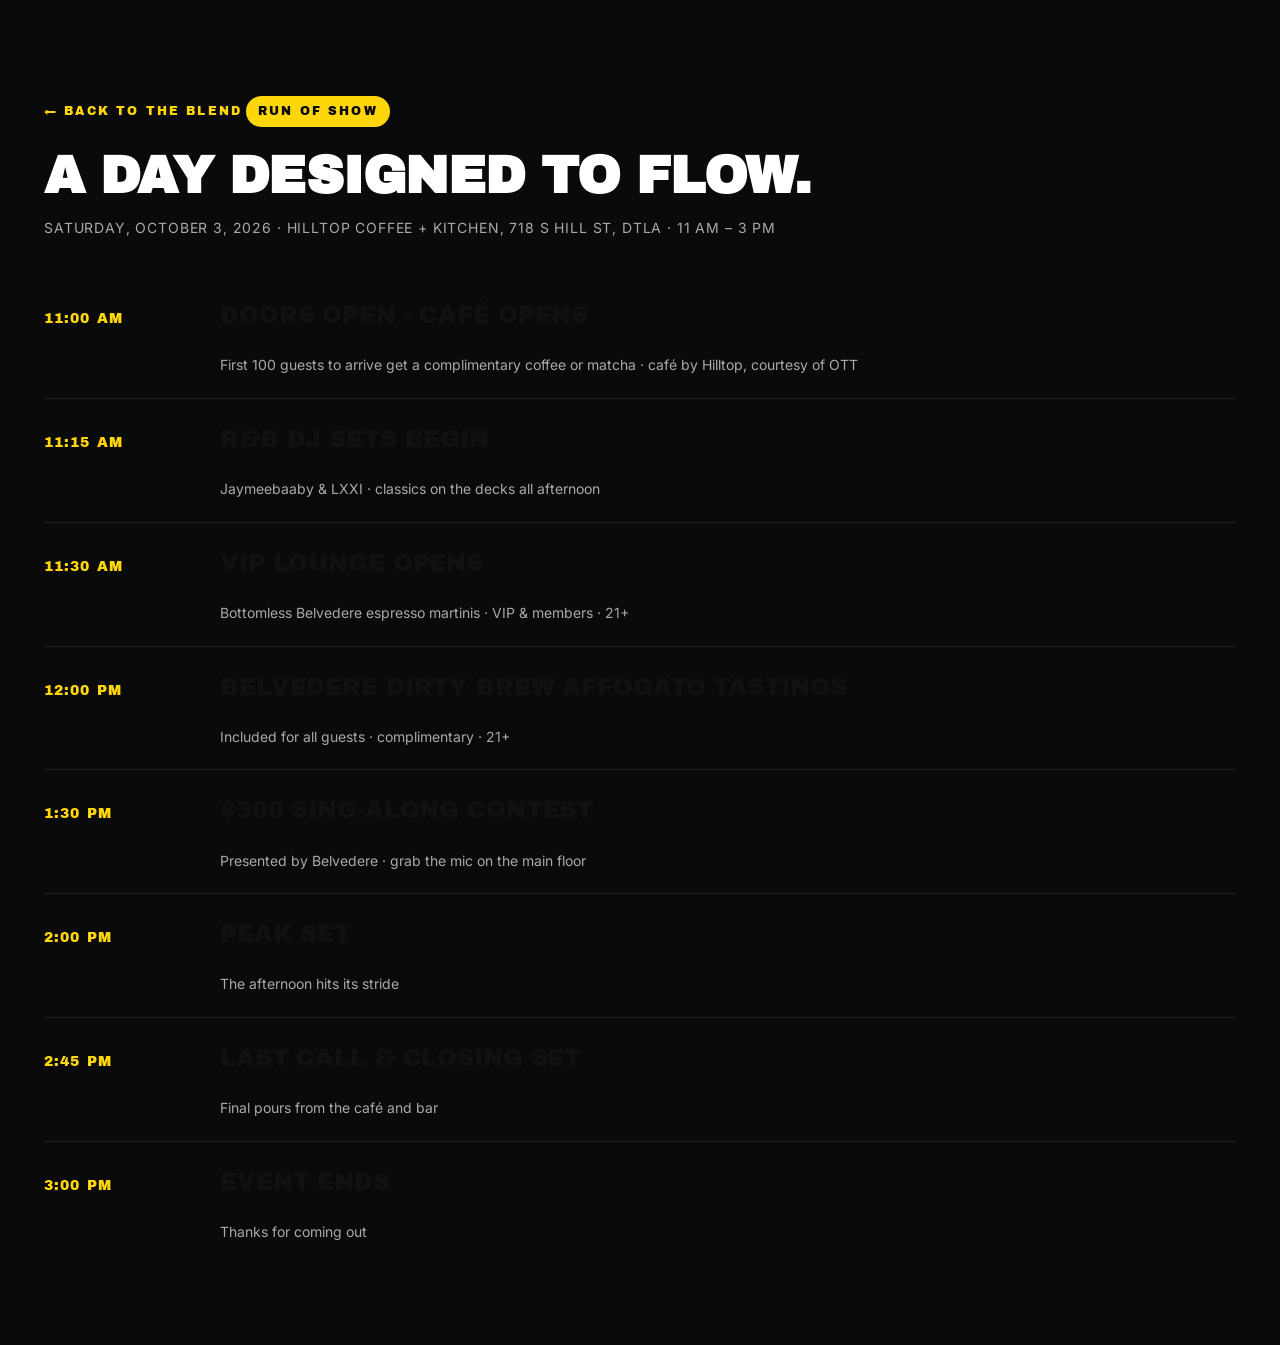
==== commit 64199d5a: "Lock in LA event details: Hilltop DTLA venue, Belvedere, lineup, 11-3 Event facts, applied across in" ====
--- a/run-of-show.html
+++ b/run-of-show.html
@@ -5,12 +5,12 @@
 <meta name="viewport" content="width=device-width, initial-scale=1, viewport-fit=cover" />
 <meta name="theme-color" content="#0A0A0A" />
 <title>The Blend · Run of Show</title>
-<meta name="description" content="The Blend: Coffee & R&B Day Party run of show. Saturday, October 3, 2026, Los Angeles." />
+<meta name="description" content="The Blend: Coffee & R&B Day Party run of show. Saturday, October 3, 2026, Hilltop Coffee + Kitchen, DTLA." />
 <meta name="robots" content="noindex" />
 <link rel="preconnect" href="https://fonts.googleapis.com" />
 <link rel="preconnect" href="https://fonts.gstatic.com" crossorigin />
 <link href="https://fonts.googleapis.com/css2?family=Archivo+Black&family=Inter:wght@400;500;600;700;800;900&display=swap" rel="stylesheet" />
-<link rel="stylesheet" href="styles.css" />
+<link rel="stylesheet" href="styles.css?v=3" />
 <style>
   body { background: var(--black); }
   .ros-page { padding: 96px 0 80px; }
@@ -35,17 +35,17 @@
     <a href="index.html" class="ros-back">← Back to The Blend</a>
     <span class="kicker kicker--yellow">Run of show</span>
     <h2 class="h2 h2--light">A day designed to flow.</h2>
-    <p class="ros-meta">Saturday, October 3, 2026 · Los Angeles · 11 AM &ndash; 2 PM</p>
+    <p class="ros-meta">Saturday, October 3, 2026 · Hilltop Coffee + Kitchen, 718 S Hill St, DTLA · 11 AM &ndash; 3 PM</p>
 
     <ol class="schedule">
-      <li><span class="schedule__time">11:00 AM</span><span class="schedule__title">Doors open · Café opens</span><span class="schedule__sub">First 100 coffees & matchas free, courtesy of OTT</span></li>
-      <li><span class="schedule__time">11:15 AM</span><span class="schedule__title">R&amp;B DJ sets begin</span><span class="schedule__sub">Classics on the decks all afternoon</span></li>
-      <li><span class="schedule__time">11:30 AM</span><span class="schedule__title">Espresso martini & slushie towers open</span><span class="schedule__sub">21+ · cash bar all day</span></li>
-      <li><span class="schedule__time">11:30 AM</span><span class="schedule__title">VIP Lounge opens</span><span class="schedule__sub">VIP lounge · VIP ticket required</span></li>
-      <li><span class="schedule__time">1:00 PM</span><span class="schedule__title">$300 Sing-Along Contest</span><span class="schedule__sub">Grab the mic on the main floor</span></li>
-      <li><span class="schedule__time">1:30 PM</span><span class="schedule__title">Peak set</span><span class="schedule__sub">The afternoon hits its stride</span></li>
-      <li><span class="schedule__time">1:45 PM</span><span class="schedule__title">Last call & closing set</span><span class="schedule__sub">Final pours from the café and bar</span></li>
-      <li><span class="schedule__time">2:00 PM</span><span class="schedule__title">Event ends</span><span class="schedule__sub">Thanks for coming out</span></li>
+      <li><span class="schedule__time">11:00 AM</span><span class="schedule__title">Doors open · Café opens</span><span class="schedule__sub">First 100 guests to arrive get a complimentary coffee or matcha · café by Hilltop, courtesy of OTT</span></li>
+      <li><span class="schedule__time">11:15 AM</span><span class="schedule__title">R&amp;B DJ sets begin</span><span class="schedule__sub">Jaymeebaaby &amp; LXXI · classics on the decks all afternoon</span></li>
+      <li><span class="schedule__time">11:30 AM</span><span class="schedule__title">VIP Lounge opens</span><span class="schedule__sub">Bottomless Belvedere espresso martinis · VIP &amp; members · 21+</span></li>
+      <li><span class="schedule__time">12:00 PM</span><span class="schedule__title">Belvedere Dirty Brew affogato tastings</span><span class="schedule__sub">Included for all guests · complimentary · 21+</span></li>
+      <li><span class="schedule__time">1:30 PM</span><span class="schedule__title">$300 Sing-Along Contest</span><span class="schedule__sub">Presented by Belvedere · grab the mic on the main floor</span></li>
+      <li><span class="schedule__time">2:00 PM</span><span class="schedule__title">Peak set</span><span class="schedule__sub">The afternoon hits its stride</span></li>
+      <li><span class="schedule__time">2:45 PM</span><span class="schedule__title">Last call &amp; closing set</span><span class="schedule__sub">Final pours from the café and bar</span></li>
+      <li><span class="schedule__time">3:00 PM</span><span class="schedule__title">Event ends</span><span class="schedule__sub">Thanks for coming out</span></li>
     </ol>
   </div>
 </section>
--- a/styles.css
+++ b/styles.css
@@ -1016,11 +1016,6 @@
   filter: brightness(0);
   opacity: 0.9;
 }
-/* The Hennessy logo ships as a black mark on a solid white background, so the
-   default brightness(0) filter would render it as a solid black box. The
-   partner card background is already white, so dropping the filter lets the
-   logo sit seamlessly. */
-.partner__img[src*="hennessy"] { filter: none; opacity: 1; height: 56px; }
 .partner__role {
   font-size: 13px;
   color: var(--gray-500);
@@ -1481,3 +1476,44 @@
   cursor: pointer;
   z-index: 2;
 }
+
+/* Pre-Register modal: loads the Sweatpals "Join waitlist" early-access form. */
+.sp-modal {
+  border: 0;
+  padding: 0;
+  border-radius: 18px;
+  width: min(480px, 92vw);
+  max-height: 90vh;
+  background: var(--white);
+  overflow: hidden;
+  box-shadow: 0 30px 80px rgba(0, 0, 0, 0.45);
+}
+.sp-modal::backdrop {
+  background: rgba(0, 0, 0, 0.6);
+}
+.sp-modal__bar {
+  display: flex;
+  justify-content: flex-end;
+  padding: 8px 10px 0;
+}
+.sp-modal__close {
+  border: 0;
+  background: transparent;
+  font-size: 26px;
+  line-height: 1;
+  cursor: pointer;
+  color: var(--ink);
+  width: 38px;
+  height: 38px;
+  border-radius: 999px;
+}
+.sp-modal__close:hover {
+  background: var(--gray-100);
+}
+.sp-modal__frame {
+  display: block;
+  width: 100%;
+  height: 620px;
+  max-height: calc(90vh - 46px);
+  border: 0;
+}
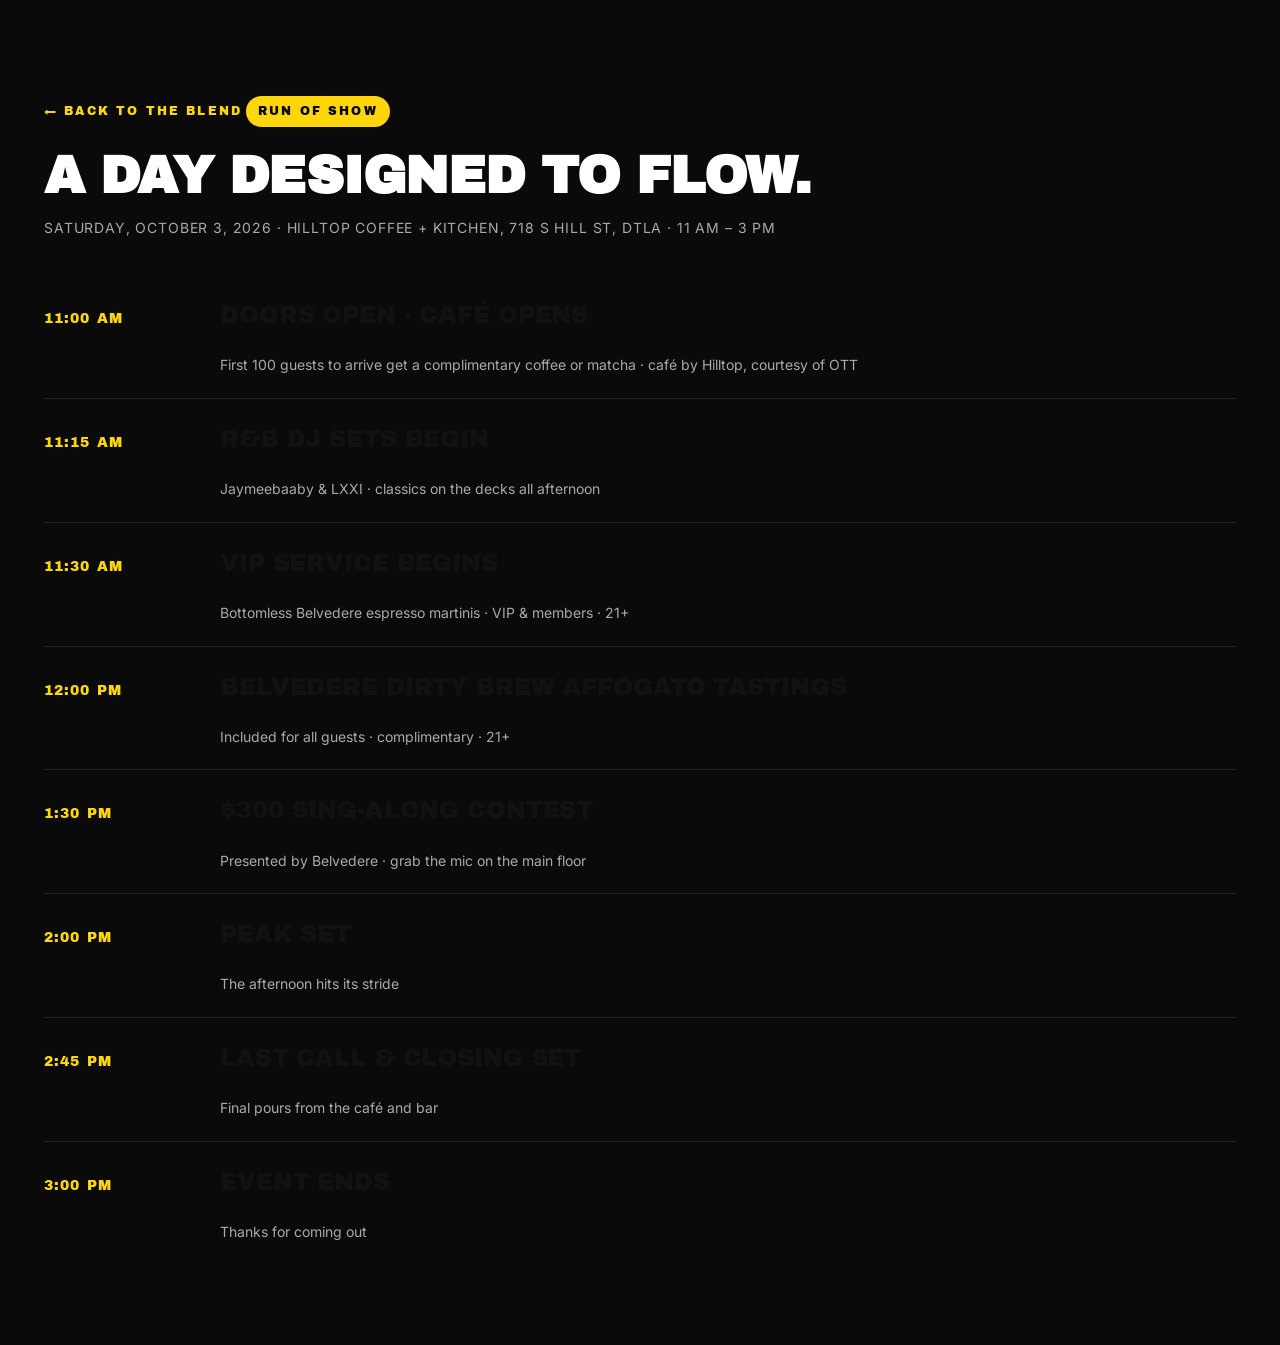
==== commit 0f190fca: "Strip tag row from Included cards; remove the VIP Lounge - Removes the access/attribution tag row fr" ====
--- a/run-of-show.html
+++ b/run-of-show.html
@@ -40,7 +40,7 @@
     <ol class="schedule">
       <li><span class="schedule__time">11:00 AM</span><span class="schedule__title">Doors open · Café opens</span><span class="schedule__sub">First 100 guests to arrive get a complimentary coffee or matcha · café by Hilltop, courtesy of OTT</span></li>
       <li><span class="schedule__time">11:15 AM</span><span class="schedule__title">R&amp;B DJ sets begin</span><span class="schedule__sub">Jaymeebaaby &amp; LXXI · classics on the decks all afternoon</span></li>
-      <li><span class="schedule__time">11:30 AM</span><span class="schedule__title">VIP Lounge opens</span><span class="schedule__sub">Bottomless Belvedere espresso martinis · VIP &amp; members · 21+</span></li>
+      <li><span class="schedule__time">11:30 AM</span><span class="schedule__title">VIP service begins</span><span class="schedule__sub">Bottomless Belvedere espresso martinis · VIP &amp; members · 21+</span></li>
       <li><span class="schedule__time">12:00 PM</span><span class="schedule__title">Belvedere Dirty Brew affogato tastings</span><span class="schedule__sub">Included for all guests · complimentary · 21+</span></li>
       <li><span class="schedule__time">1:30 PM</span><span class="schedule__title">$300 Sing-Along Contest</span><span class="schedule__sub">Presented by Belvedere · grab the mic on the main floor</span></li>
       <li><span class="schedule__time">2:00 PM</span><span class="schedule__title">Peak set</span><span class="schedule__sub">The afternoon hits its stride</span></li>
